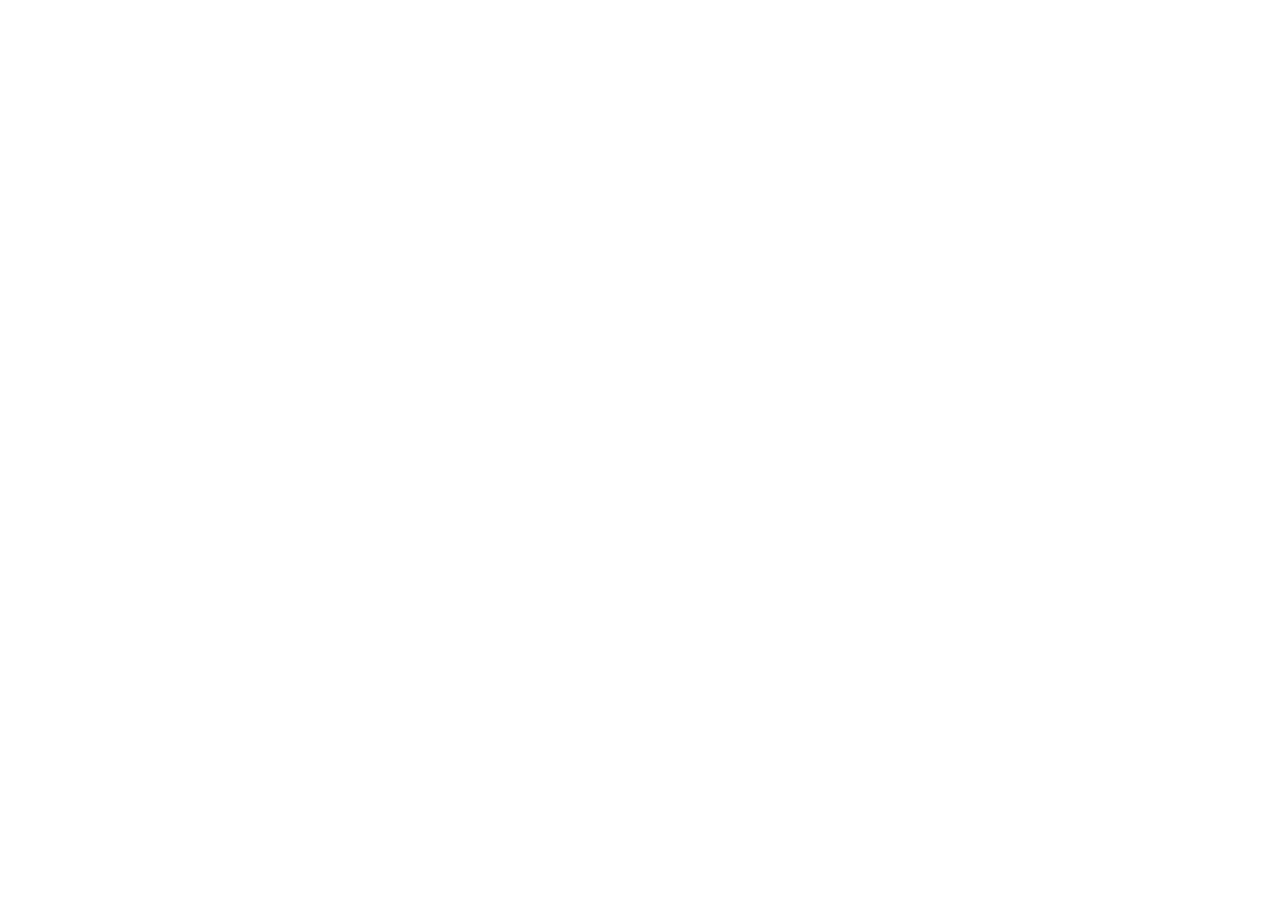
==== index.html @ 5a828333 "第1週発表資料を準備した" ====
<!doctype html>
<html lang="ja">

  <head>
    <meta charset="utf-8" />
    <meta name="viewport" content="width=device-width, initial-scale=1.0" />
    <title>機械学習セミナー</title>

    <link rel="stylesheet" href="reveal.js/dist/reveal.css" />
    <link rel="stylesheet" href="reveal.js/dist/theme/white.css" />
    <link rel="stylesheet" href="css/custom.css" />
    <link rel="stylesheet" href="reveal.js/dist/plugin/highlight/monokai.css" />
    <script src="reveal.js/dist/plugin/highlight.js"></script>
  </head>

  <body>
    <div class="reveal">
      <div class="slides">
        <section data-markdown="slides/1_single_regression.md" data-separator="^---$" data-separator-vertical="^--$"
          data-separator-notes="^Note:" data-charset="utf-8"></section>
      </div>
    </div>

    <script src="reveal.js/dist/reveal.js"></script>
    <script src="reveal.js/dist/plugin/markdown.js"></script>
    <script src="reveal.js/dist/plugin/math.js"></script>
    <script src="js/math-fit.js"></script>
    <script>
      Reveal.initialize({
        hash: true,
        transition: "slide",
        slideNumber: true,
        plugins: [RevealMarkdown, RevealMath.KaTeX, RevealHighlight, RevealMathFit],
      });
    </script>
  </body>

</html>
---- css/custom.css ----
/* h1・h2は中央寄せ */
.reveal .slides h1,
.reveal .slides h2 {
    text-align: center;
}

/* h2のupper化を無効に */
.reveal .slides h3 {
    text-transform: none;
}

/* h3以降は左寄せ */
.reveal .slides h3,
.reveal .slides h4,
.reveal .slides h5,
.reveal .slides h6,
.reveal .slides p,
.reveal .slides ul,
.reveal .slides ol {
    text-align: left;
}

.reveal .slides p {
    font-size: 0.8em;
}

/* 表示数式の大きさと上下余白を、スライド向けに少し詰める */
.reveal .slides .katex-display {
    font-size: 0.75em;
    margin: 0.15em 0;
}

.reveal .slides .regression-figure {
    display: block;
    max-width: 92%;
    max-height: 360px;
    margin: 16px auto 0;
    object-fit: contain;
    border: 0;
    box-shadow: none;
}
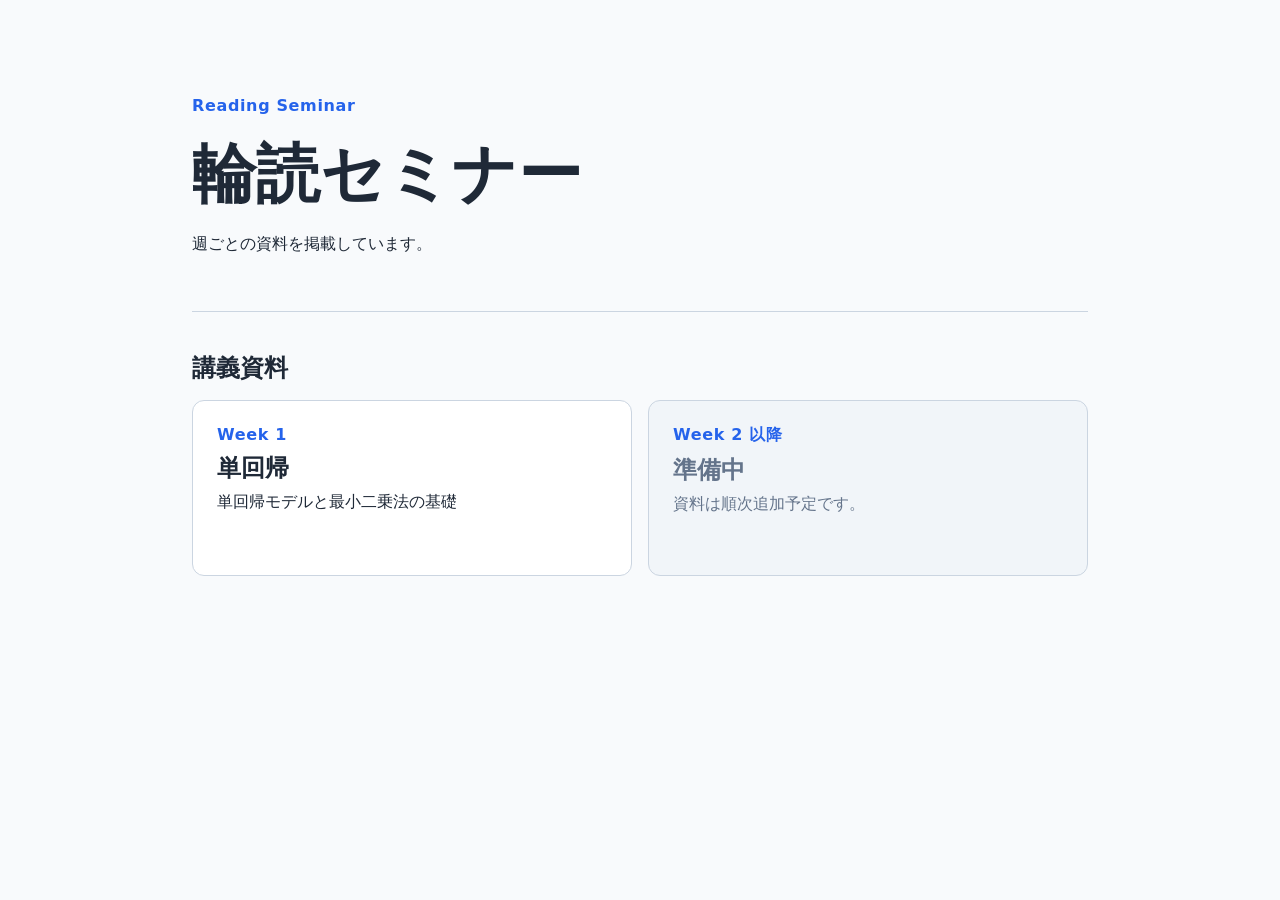
==== commit 2a7ceb55: "pages公開の準備" ====
--- a/index.html
+++ b/index.html
@@ -4,35 +4,37 @@
   <head>
     <meta charset="utf-8" />
     <meta name="viewport" content="width=device-width, initial-scale=1.0" />
-    <title>機械学習セミナー</title>
-
-    <link rel="stylesheet" href="reveal.js/dist/reveal.css" />
-    <link rel="stylesheet" href="reveal.js/dist/theme/white.css" />
-    <link rel="stylesheet" href="css/custom.css" />
-    <link rel="stylesheet" href="reveal.js/dist/plugin/highlight/monokai.css" />
-    <script src="reveal.js/dist/plugin/highlight.js"></script>
+    <meta name="description" content="輪読セミナーの週別資料一覧" />
+    <title>輪読セミナー</title>
+    <link rel="stylesheet" href="css/landing.css" />
   </head>
 
   <body>
-    <div class="reveal">
-      <div class="slides">
-        <section data-markdown="slides/1_single_regression.md" data-separator="^---$" data-separator-vertical="^--$"
-          data-separator-notes="^Note:" data-charset="utf-8"></section>
-      </div>
-    </div>
+    <main>
+      <header>
+        <p class="eyebrow">Reading Seminar</p>
+        <h1>輪読セミナー</h1>
+        <p>週ごとの資料を掲載しています。</p>
+      </header>
 
-    <script src="reveal.js/dist/reveal.js"></script>
-    <script src="reveal.js/dist/plugin/markdown.js"></script>
-    <script src="reveal.js/dist/plugin/math.js"></script>
-    <script src="js/math-fit.js"></script>
-    <script>
-      Reveal.initialize({
-        hash: true,
-        transition: "slide",
-        slideNumber: true,
-        plugins: [RevealMarkdown, RevealMath.KaTeX, RevealHighlight, RevealMathFit],
-      });
-    </script>
+      <section aria-labelledby="materials-heading">
+        <h2 id="materials-heading">講義資料</h2>
+
+        <div class="week-list">
+          <a class="week-card" href="week1.html">
+            <span class="week-number">Week 1</span>
+            <strong>単回帰</strong>
+            <span>単回帰モデルと最小二乗法の基礎</span>
+          </a>
+
+          <div class="week-card is-wip" aria-disabled="true">
+            <span class="week-number">Week 2 以降</span>
+            <strong>準備中</strong>
+            <span>資料は順次追加予定です。</span>
+          </div>
+        </div>
+      </section>
+    </main>
   </body>
 
 </html>
--- a/css/landing.css
+++ b/css/landing.css
@@ -0,0 +1,80 @@
+:root {
+    color: #1f2937;
+    background: #f8fafc;
+    font-family: system-ui, -apple-system, BlinkMacSystemFont, "Segoe UI", sans-serif;
+}
+
+* {
+    box-sizing: border-box;
+}
+
+body {
+    margin: 0;
+}
+
+main {
+    width: min(56rem, calc(100% - 2rem));
+    margin: 0 auto;
+    padding: 5rem 0;
+}
+
+header {
+    padding-bottom: 2.5rem;
+    border-bottom: 1px solid #cbd5e1;
+}
+
+.eyebrow,
+.week-number {
+    color: #2563eb;
+    font-weight: 700;
+    letter-spacing: 0.04em;
+}
+
+h1 {
+    margin: 0.3rem 0 0.8rem;
+    font-size: clamp(2.2rem, 7vw, 4rem);
+}
+
+h2 {
+    margin: 2.5rem 0 1rem;
+}
+
+.week-list {
+    display: grid;
+    gap: 1rem;
+    grid-template-columns: repeat(auto-fit, minmax(16rem, 1fr));
+}
+
+.week-card {
+    display: flex;
+    min-height: 11rem;
+    padding: 1.5rem;
+    flex-direction: column;
+    gap: 0.5rem;
+    color: inherit;
+    background: #ffffff;
+    border: 1px solid #cbd5e1;
+    border-radius: 0.75rem;
+    text-decoration: none;
+}
+
+a.week-card:hover,
+a.week-card:focus-visible {
+    border-color: #2563eb;
+    outline: 2px solid transparent;
+}
+
+.week-card strong {
+    font-size: 1.5rem;
+}
+
+.week-card.is-wip {
+    color: #64748b;
+    background: #f1f5f9;
+}
+
+@media (max-width: 40rem) {
+    main {
+        padding-top: 3rem;
+    }
+}
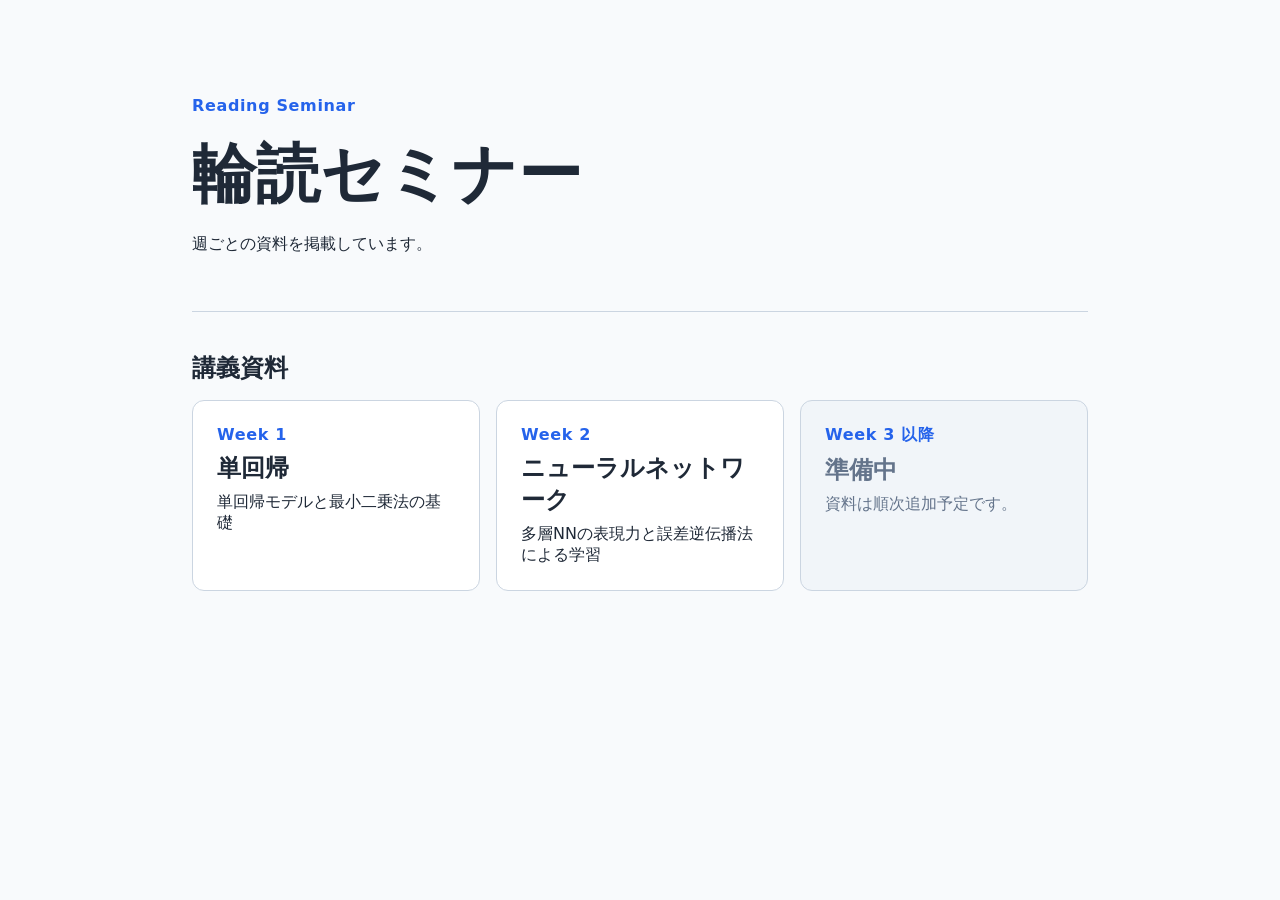
==== commit 7ceef4d3: "資料一覧に第2週のリンクを追加した Co-Authored-By: Claude Opus 5.5 <noreply@anthropic.com>" ====
--- a/index.html
+++ b/index.html
@@ -27,8 +27,14 @@
             <span>単回帰モデルと最小二乗法の基礎</span>
           </a>
 
+          <a class="week-card" href="week2.html">
+            <span class="week-number">Week 2</span>
+            <strong>ニューラルネットワーク</strong>
+            <span>多層NNの表現力と誤差逆伝播法による学習</span>
+          </a>
+
           <div class="week-card is-wip" aria-disabled="true">
-            <span class="week-number">Week 2 以降</span>
+            <span class="week-number">Week 3 以降</span>
             <strong>準備中</strong>
             <span>資料は順次追加予定です。</span>
           </div>
